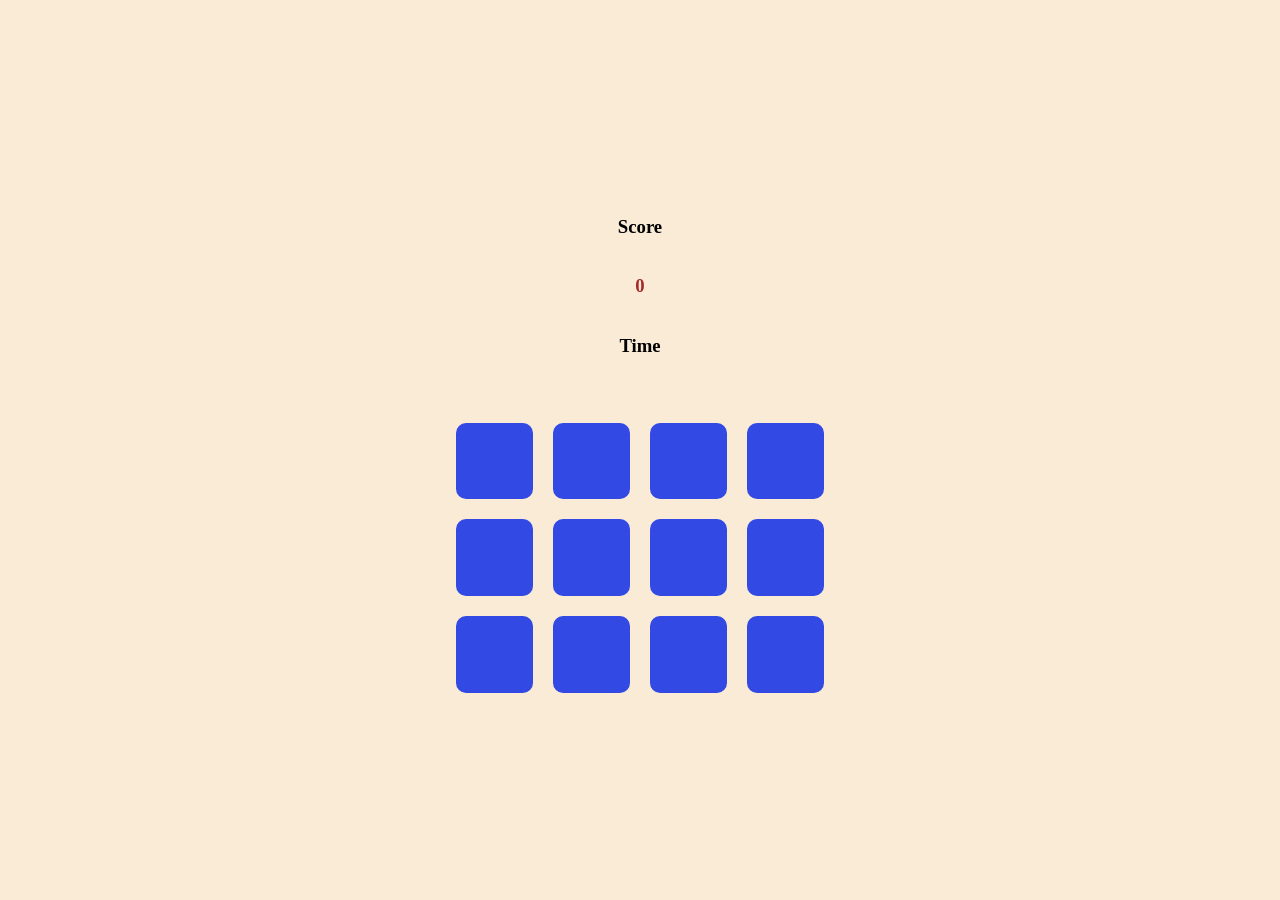
==== easy.html @ 87d9e6d4 "initial" ====
<!DOCTYPE html>
<html>

<head>
    <meta charset="utf-8">
    <meta http-equiv="X-UA-Compatible" content="IE=edge">
    <title></title>
    <meta name="description" content="">
    <meta name="viewport" content="width=device-width, initial-scale=1">
    <link rel="stylesheet" href="style.css">
</head>

<body>
    
    <div class="maindiv">
        <div class="scoretime">
            <h3>Score<h3 id="score">0</h3>
            </h3>
            <h3>Time<h3 id="time"></h3>
            </h3>
        </div>
        <div class="carddisplay">
            <button class="easy-button">
                <div class="card" id="card0">
                    <h3 id="displaycard0">Mango</h3>
                </div>
            </button>
            <button class="easy-button">
                <div class="card" id="card1">
                    <h3 id="displaycard1">Mango</h3>
                </div>
            </button>
            <button class="easy-button">
                <div class="card" id="card2">
                    <h3 id="displaycard2">Banana</h3>
                </div>
            </button>
            <button class="easy-button">
                <div class="card" id="card3">
                    <h3 id="displaycard3">Kiwi</h3>
                </div>
            </button>

        </div>
        <div class="carddisplay">
            <button class="easy-button">
                <div class="card" id="card4">
                    <h3 id="displaycard4">Pineapple</h3>
                </div>
            </button>
            <button class="easy-button">
                <div class="card" id="card5">
                    <h3 id="displaycard5">Banana</h3>
                </div>
            </button>
            <button class="easy-button">
                <div class="card" id="card6">
                    <h3 id="displaycard6">Apple</h3>
                </div>
            </button>
            <button class="easy-button">
                <div class="card" id="card7">
                    <h3 id="displaycard7">Kiwi</h3>
                </div>
            </button>
        </div>
        <div class="carddisplay">
            <button class="easy-button">
                <div class="card" id="card8">
                    <h3 id="displaycard8">Orange</h3>
                </div>
            </button>
            <button class="easy-button">
                <div class="card" id="card9">
                    <h3 id="displaycard9">Pineapple</h3>
                </div>
            </button>
            <button class="easy-button">
                <div class="card" id="card10">
                    <h3 id="displaycard10">Orange</h3>
                </div>
            </button>
            <button class="easy-button">
                <div class="card" id="card11">
                    <h3 id="displaycard11">Apple</h3>
                </div>
            </button>
        </div>
    </div>
    <script src="main.js" async defer></script>
</body>

</html>
---- style.css ----
body {
    margin: 0;
    height: 100vh;
    background-color: antiquewhite;
    display: flex;
    justify-content: center;
    align-items: center; 

}

.carddisplay {
    display: flex;
    flex-direction: row;
}

.card {
    background-color: rgb(50, 74, 227);
    width: 6vw;
    height: 6vw;
    margin: 10px;
    display: flex;
    justify-content: center;
    align-items: center;
    border-radius: 10px;
}

.card h3 {
    display: none;
    color: white;
}
/* .card img{
    display: none;
    width: 70px;
    height: 70px;
} */
.maindiv {
    display: flex;
    flex-direction: column;
    text-align: center;
    align-items: center;
    justify-content: center;
}

button {
    padding: 0;
    border: none;
    background: none;
}

#score {
    color: brown;
}
.scoretime{
    display: flex;
    flex-direction: column;
}
/* .logo{
    width: 200px;
    height: 200px;
}
.popup{
    display: none;
    width: 200px;
    height: 300px;
} */
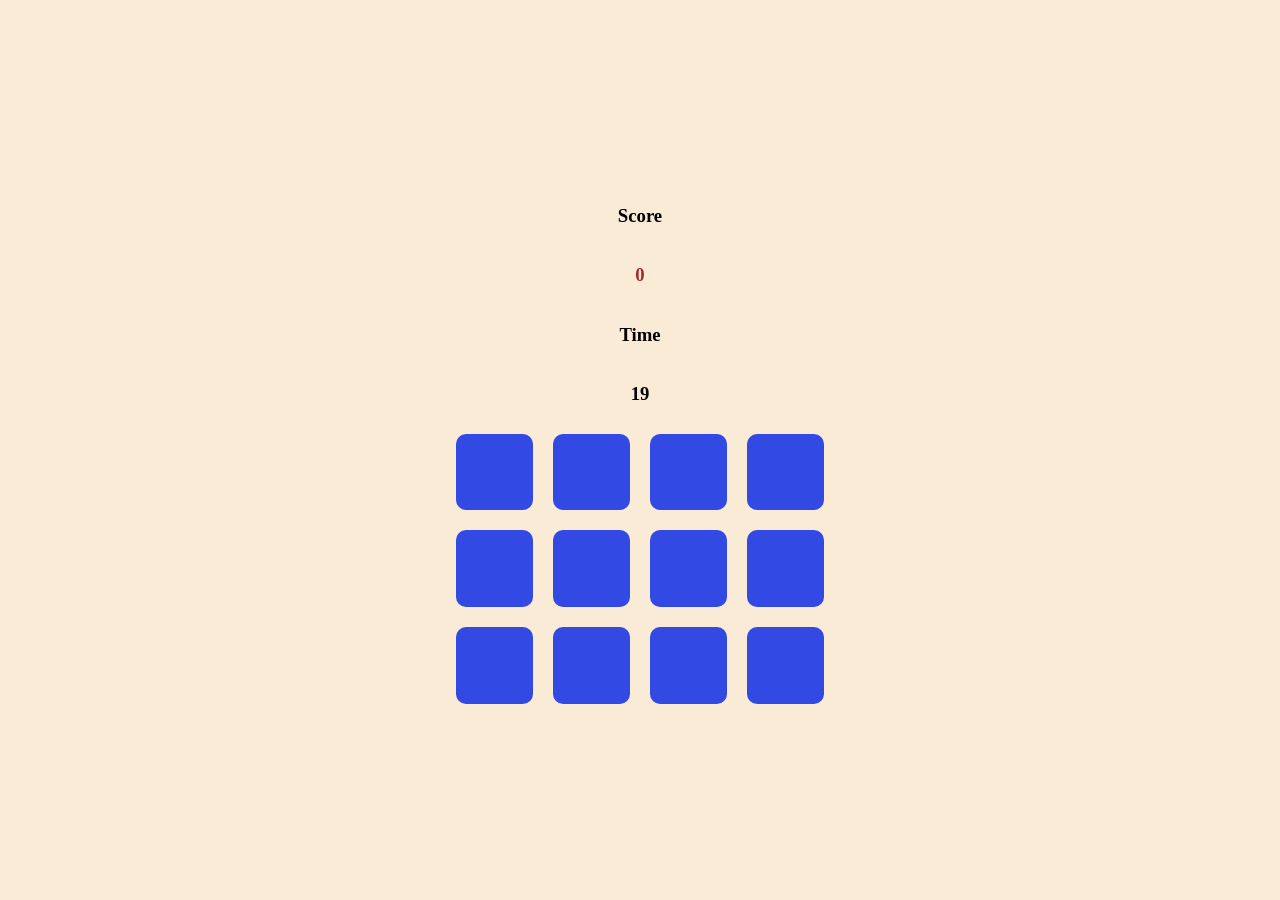
==== commit c580f1ec: "Changes made after pull" ====
--- a/easy.html
+++ b/easy.html
@@ -11,82 +11,81 @@
 </head>
 
 <body>
-    
-    <div class="maindiv">
-        <div class="scoretime">
-            <h3>Score<h3 id="score">0</h3>
-            </h3>
-            <h3>Time<h3 id="time"></h3>
-            </h3>
+        <div class="maindiv">
+            <div class="scoretime">
+                <h3>Score<h3 id="score">0</h3>
+                </h3>
+                <h3>Time<h3 id="time"></h3>
+                </h3>
+            </div>
+            <div class="carddisplay">
+                <button class="easy-button bt0">
+                    <div class="card" id="card0">
+                        <h3 id="displaycard0">Mango</h3>
+                    </div>
+                </button>
+                <button class="easy-button bt1">
+                    <div class="card" id="card1">
+                        <h3 id="displaycard1">Mango</h3>
+                    </div>
+                </button>
+                <button class="easy-button bt2">
+                    <div class="card" id="card2">
+                        <h3 id="displaycard2">Banana</h3>
+                    </div>
+                </button>
+                <button class="easy-button bt3">
+                    <div class="card" id="card3">
+                        <h3 id="displaycard3">Kiwi</h3>
+                    </div>
+                </button>
+
+            </div>
+            <div class="carddisplay">
+                <button class="easy-button bt4">
+                    <div class="card" id="card4">
+                        <h3 id="displaycard4">Pineapple</h3>
+                    </div>
+                </button>
+                <button class="easy-button bt5">
+                    <div class="card" id="card5">
+                        <h3 id="displaycard5">Banana</h3>
+                    </div>
+                </button>
+                <button class="easy-button bt6">
+                    <div class="card" id="card6">
+                        <h3 id="displaycard6">Apple</h3>
+                    </div>
+                </button>
+                <button class="easy-button bt7">
+                    <div class="card" id="card7">
+                        <h3 id="displaycard7">Kiwi</h3>
+                    </div>
+                </button>
+            </div>
+            <div class="carddisplay">
+                <button class="easy-button bt8">
+                    <div class="card" id="card8">
+                        <h3 id="displaycard8">Orange</h3>
+                    </div>
+                </button>
+                <button class="easy-button bt9">
+                    <div class="card" id="card9">
+                        <h3 id="displaycard9">Pineapple</h3>
+                    </div>
+                </button>
+                <button class="easy-button bt10">
+                    <div class="card" id="card10">
+                        <h3 id="displaycard10">Orange</h3>
+                    </div>
+                </button>
+                <button class="easy-button bt11">
+                    <div class="card" id="card11">
+                        <h3 id="displaycard11">Apple</h3>
+                    </div>
+                </button>
+            </div>
         </div>
-        <div class="carddisplay">
-            <button class="easy-button">
-                <div class="card" id="card0">
-                    <h3 id="displaycard0">Mango</h3>
-                </div>
-            </button>
-            <button class="easy-button">
-                <div class="card" id="card1">
-                    <h3 id="displaycard1">Mango</h3>
-                </div>
-            </button>
-            <button class="easy-button">
-                <div class="card" id="card2">
-                    <h3 id="displaycard2">Banana</h3>
-                </div>
-            </button>
-            <button class="easy-button">
-                <div class="card" id="card3">
-                    <h3 id="displaycard3">Kiwi</h3>
-                </div>
-            </button>
-
-        </div>
-        <div class="carddisplay">
-            <button class="easy-button">
-                <div class="card" id="card4">
-                    <h3 id="displaycard4">Pineapple</h3>
-                </div>
-            </button>
-            <button class="easy-button">
-                <div class="card" id="card5">
-                    <h3 id="displaycard5">Banana</h3>
-                </div>
-            </button>
-            <button class="easy-button">
-                <div class="card" id="card6">
-                    <h3 id="displaycard6">Apple</h3>
-                </div>
-            </button>
-            <button class="easy-button">
-                <div class="card" id="card7">
-                    <h3 id="displaycard7">Kiwi</h3>
-                </div>
-            </button>
-        </div>
-        <div class="carddisplay">
-            <button class="easy-button">
-                <div class="card" id="card8">
-                    <h3 id="displaycard8">Orange</h3>
-                </div>
-            </button>
-            <button class="easy-button">
-                <div class="card" id="card9">
-                    <h3 id="displaycard9">Pineapple</h3>
-                </div>
-            </button>
-            <button class="easy-button">
-                <div class="card" id="card10">
-                    <h3 id="displaycard10">Orange</h3>
-                </div>
-            </button>
-            <button class="easy-button">
-                <div class="card" id="card11">
-                    <h3 id="displaycard11">Apple</h3>
-                </div>
-            </button>
-        </div>
-    </div>
     <script src="main.js" async defer></script>
 </body>
 
--- a/style.css
+++ b/style.css
@@ -11,6 +11,7 @@
 .carddisplay {
     display: flex;
     flex-direction: row;
+     
 }
 
 .card {
@@ -22,17 +23,19 @@
     justify-content: center;
     align-items: center;
     border-radius: 10px;
+  
 }
-
+.card0{
+    position: fixed;
+}
+.card1{
+        position: fixed;
+}
 .card h3 {
     display: none;
     color: white;
 }
-/* .card img{
-    display: none;
-    width: 70px;
-    height: 70px;
-} */
+
 .maindiv {
     display: flex;
     flex-direction: column;
@@ -54,12 +57,3 @@
     display: flex;
     flex-direction: column;
 }
-/* .logo{
-    width: 200px;
-    height: 200px;
-}
-.popup{
-    display: none;
-    width: 200px;
-    height: 300px;
-} */
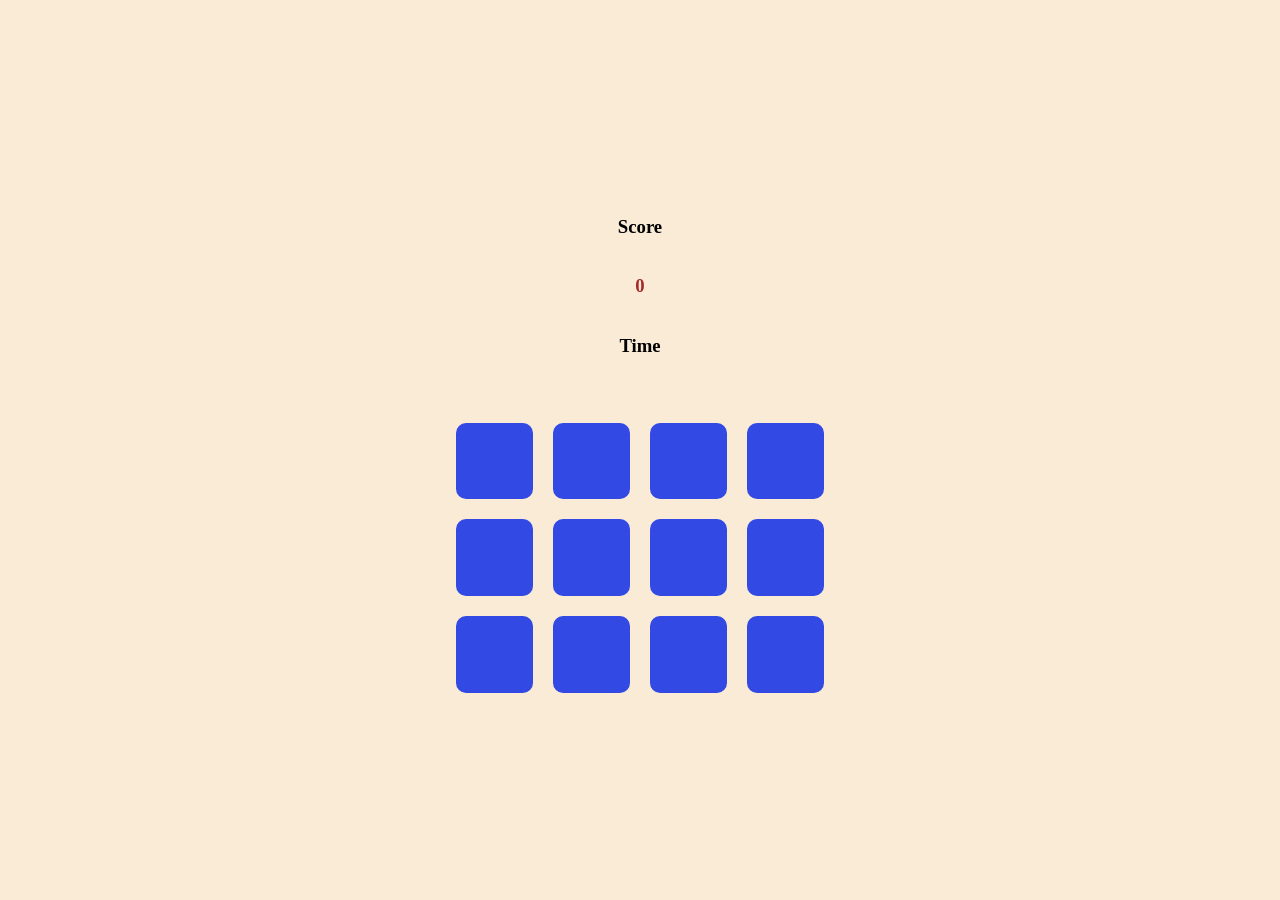
==== commit 99fdfd12: "Merge pull request #1 from chintu1851/main initial" ====
--- a/easy.html
+++ b/easy.html
@@ -11,81 +11,82 @@
 </head>
 
 <body>
-        <div class="maindiv">
-            <div class="scoretime">
-                <h3>Score<h3 id="score">0</h3>
-                </h3>
-                <h3>Time<h3 id="time"></h3>
-                </h3>
-            </div>
-            <div class="carddisplay">
-                <button class="easy-button bt0">
-                    <div class="card" id="card0">
-                        <h3 id="displaycard0">Mango</h3>
-                    </div>
-                </button>
-                <button class="easy-button bt1">
-                    <div class="card" id="card1">
-                        <h3 id="displaycard1">Mango</h3>
-                    </div>
-                </button>
-                <button class="easy-button bt2">
-                    <div class="card" id="card2">
-                        <h3 id="displaycard2">Banana</h3>
-                    </div>
-                </button>
-                <button class="easy-button bt3">
-                    <div class="card" id="card3">
-                        <h3 id="displaycard3">Kiwi</h3>
-                    </div>
-                </button>
+    
+    <div class="maindiv">
+        <div class="scoretime">
+            <h3>Score<h3 id="score">0</h3>
+            </h3>
+            <h3>Time<h3 id="time"></h3>
+            </h3>
+        </div>
+        <div class="carddisplay">
+            <button class="easy-button">
+                <div class="card" id="card0">
+                    <h3 id="displaycard0">Mango</h3>
+                </div>
+            </button>
+            <button class="easy-button">
+                <div class="card" id="card1">
+                    <h3 id="displaycard1">Mango</h3>
+                </div>
+            </button>
+            <button class="easy-button">
+                <div class="card" id="card2">
+                    <h3 id="displaycard2">Banana</h3>
+                </div>
+            </button>
+            <button class="easy-button">
+                <div class="card" id="card3">
+                    <h3 id="displaycard3">Kiwi</h3>
+                </div>
+            </button>
 
-            </div>
-            <div class="carddisplay">
-                <button class="easy-button bt4">
-                    <div class="card" id="card4">
-                        <h3 id="displaycard4">Pineapple</h3>
-                    </div>
-                </button>
-                <button class="easy-button bt5">
-                    <div class="card" id="card5">
-                        <h3 id="displaycard5">Banana</h3>
-                    </div>
-                </button>
-                <button class="easy-button bt6">
-                    <div class="card" id="card6">
-                        <h3 id="displaycard6">Apple</h3>
-                    </div>
-                </button>
-                <button class="easy-button bt7">
-                    <div class="card" id="card7">
-                        <h3 id="displaycard7">Kiwi</h3>
-                    </div>
-                </button>
-            </div>
-            <div class="carddisplay">
-                <button class="easy-button bt8">
-                    <div class="card" id="card8">
-                        <h3 id="displaycard8">Orange</h3>
-                    </div>
-                </button>
-                <button class="easy-button bt9">
-                    <div class="card" id="card9">
-                        <h3 id="displaycard9">Pineapple</h3>
-                    </div>
-                </button>
-                <button class="easy-button bt10">
-                    <div class="card" id="card10">
-                        <h3 id="displaycard10">Orange</h3>
-                    </div>
-                </button>
-                <button class="easy-button bt11">
-                    <div class="card" id="card11">
-                        <h3 id="displaycard11">Apple</h3>
-                    </div>
-                </button>
-            </div>
         </div>
+        <div class="carddisplay">
+            <button class="easy-button">
+                <div class="card" id="card4">
+                    <h3 id="displaycard4">Pineapple</h3>
+                </div>
+            </button>
+            <button class="easy-button">
+                <div class="card" id="card5">
+                    <h3 id="displaycard5">Banana</h3>
+                </div>
+            </button>
+            <button class="easy-button">
+                <div class="card" id="card6">
+                    <h3 id="displaycard6">Apple</h3>
+                </div>
+            </button>
+            <button class="easy-button">
+                <div class="card" id="card7">
+                    <h3 id="displaycard7">Kiwi</h3>
+                </div>
+            </button>
+        </div>
+        <div class="carddisplay">
+            <button class="easy-button">
+                <div class="card" id="card8">
+                    <h3 id="displaycard8">Orange</h3>
+                </div>
+            </button>
+            <button class="easy-button">
+                <div class="card" id="card9">
+                    <h3 id="displaycard9">Pineapple</h3>
+                </div>
+            </button>
+            <button class="easy-button">
+                <div class="card" id="card10">
+                    <h3 id="displaycard10">Orange</h3>
+                </div>
+            </button>
+            <button class="easy-button">
+                <div class="card" id="card11">
+                    <h3 id="displaycard11">Apple</h3>
+                </div>
+            </button>
+        </div>
+    </div>
     <script src="main.js" async defer></script>
 </body>
 
--- a/style.css
+++ b/style.css
@@ -11,7 +11,6 @@
 .carddisplay {
     display: flex;
     flex-direction: row;
-     
 }
 
 .card {
@@ -23,19 +22,17 @@
     justify-content: center;
     align-items: center;
     border-radius: 10px;
-  
 }
-.card0{
-    position: fixed;
-}
-.card1{
-        position: fixed;
-}
+
 .card h3 {
     display: none;
     color: white;
 }
-
+/* .card img{
+    display: none;
+    width: 70px;
+    height: 70px;
+} */
 .maindiv {
     display: flex;
     flex-direction: column;
@@ -57,3 +54,12 @@
     display: flex;
     flex-direction: column;
 }
+/* .logo{
+    width: 200px;
+    height: 200px;
+}
+.popup{
+    display: none;
+    width: 200px;
+    height: 300px;
+} */
